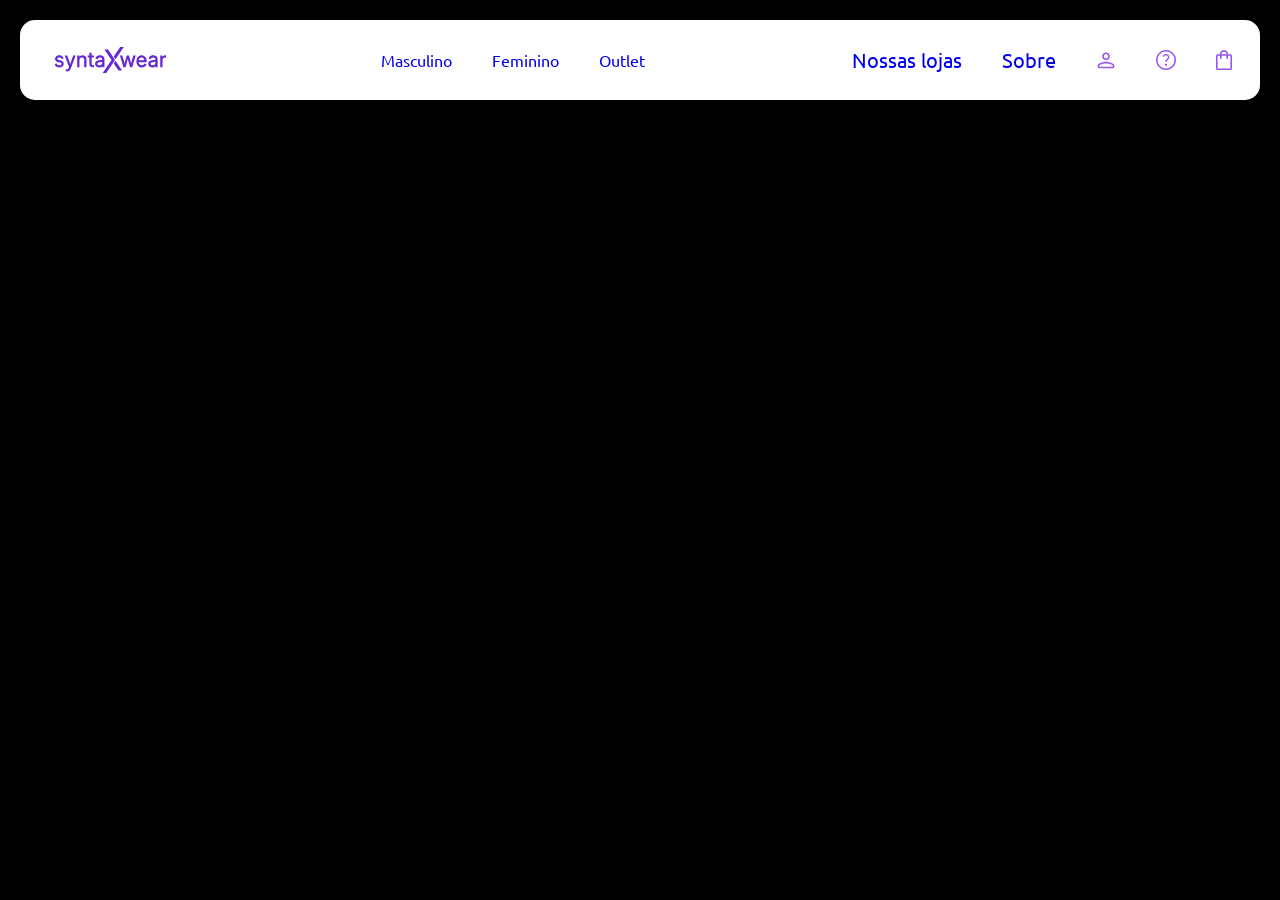
==== ecommerce-sapatos/index.html @ 3727d062 "feat: adiciona header com estilização desktop" ====
<!doctype html>
<html lang="pt-BR">
  <head>
    <meta charset="UTF-8" />
    <meta name="viewport" content="width=device-width, initial-scale=1.0" />
    <meta
      name="description"
      content="SyntaxWear - Loja de tênis de alta qualidade"
    />
    <title>SyntaxWear - Tênis e Sneakers Online</title>

    <link rel="stylesheet" href="./assets/css/components/variables.css" />
    <link rel="stylesheet" href="./assets/css/components/reset.css" />
    <link rel="stylesheet" href="./assets/css/components/base.css" />
    <link rel="stylesheet" href="./assets/css/components/header.css" />
  </head>
  <body>
    <!-- Header and Navigation -->
    <header class="header">
      <h1 class="logo">
        <a href="/" title="SyntaxWear - Tênis e Sneakers Online">
          <img
            src="./assets/images/icons/logo.svg"
            alt="SyntaxWear - Tênis e Sneakers Online"
          />
        </a>
      </h1>
      <nav class="nav-center" aria-label="Categorias Principais">
        <ul>
          <li><a href="#">Masculino</a></li>
          <li><a href="#">Feminino</a></li>
          <li><a href="#">Outlet</a></li>
        </ul>
      </nav>

      <nav class="nav-right" aria-label="Acesso rápido">
        <ul>
          <li><a href="#">Nossas lojas</a></li>
          <li><a href="#">Sobre</a></li>
          <li>
            <a href="#" aria-label="Minha conta">
              <img src="./assets/images/icons/user.svg" alt="Minha conta" />
            </a>
          </li>
          <li>
            <a href="#" aria-label="Ajuda">
              <img src="./assets/images/icons/help.svg" alt="Ajuda" />
            </a>
          </li>
          <li>
            <a href="#" aria-label="Carrinho">
              <img src="./assets/images/icons/bag.svg" alt="Carrinho" />
            </a>
          </li>
        </ul>
      </nav>
    </header>

    <!-- Hero Section / Main Banner -->
    <section class="hero">
      <!-- Main panel with call to action -->
    </section>

    <!-- Sneaker Categories Section -->
    <section class="categories">
      <!-- Sneaker categories list -->
    </section>

    <!-- Featured Products Section -->
    <section class="featured-products">
      <!-- Grid with highlighted/promotional products -->
    </section>

    <!-- Products Grid Section -->
    <main class="products-grid">
      <!-- Complete product list in grid -->
    </main>

    <!-- Footer -->
    <footer class="footer">
      <!-- Contact information and useful links -->
    </footer>

    <script src="./assets/js/main.js"></script>
  </body>
</html>
---- ecommerce-sapatos/assets/css/components/variables.css ----
@import url('https://fonts.googleapis.com/css2?family=Ubuntu:ital,wght@0,300;0,400;0,500;0,700;1,300;1,400;1,500;1,700&display=swap');

:root{
    --fonte-principal: 'Ubuntu', sans-serif;
   
    
}
---- ecommerce-sapatos/assets/css/components/base.css ----
body{
    font-family: var(--fonte-principal);
    color:#333333; 
    background-color: #000000;
}
---- ecommerce-sapatos/assets/css/components/header.css ----
.header{
    background-color:#ffffff;
    position: fixed;
    top: 20px;
    left: 50%;
    transform: translate(-50%);
    width: calc(100% - 40px);
    border-radius: 15px;
    z-index:999;
    display: flex;
    justify-content: space-between;
    align-items: center;
    padding: 20px 28px;  
}
.logo img {
    height: 40px;
}

.nav-center ul{
   
    display: flex;
    gap: 2.5rem;
}
.nav.center a, .nav-right a {
    font-size: 1.25rem;
}
.nav-center a:hover, 
.nav-right  a:hover {
    color: #7c3aed;
}

.nav-right ul {
    display: flex;
    gap: 2.5rem;
    align-items: center;
}
.nav-right img{
    height: 20px;
}

.nav-right a:hover img{
    opacity: 0.7;
}
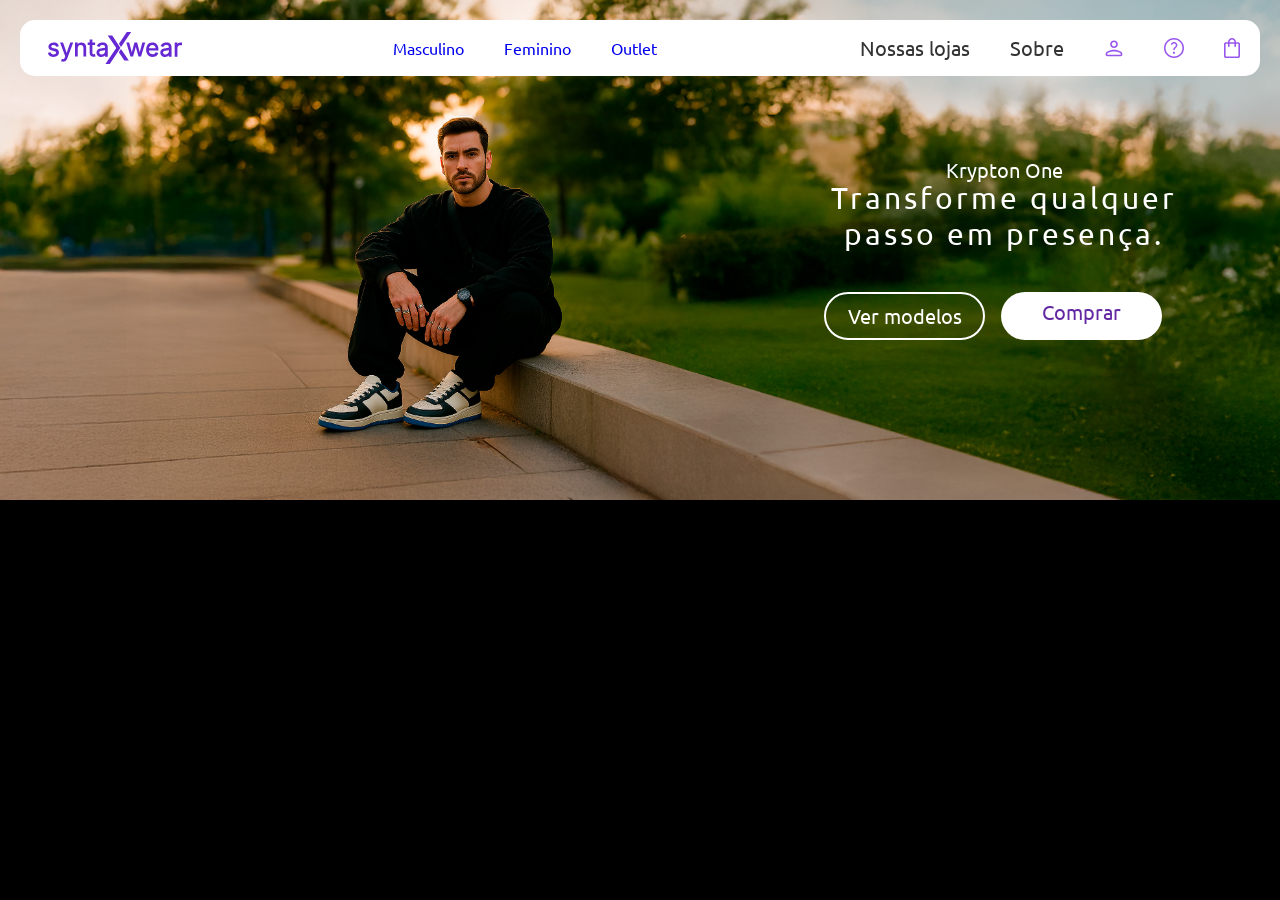
==== commit 190054d9: "feat:adiciona o hero" ====
--- a/ecommerce-sapatos/index.html
+++ b/ecommerce-sapatos/index.html
@@ -13,6 +13,7 @@
     <link rel="stylesheet" href="./assets/css/components/reset.css" />
     <link rel="stylesheet" href="./assets/css/components/base.css" />
     <link rel="stylesheet" href="./assets/css/components/header.css" />
+    <link rel="stylesheet" href="./assets/css/components/hero.css" />
   </head>
   <body>
     <!-- Header and Navigation -->
@@ -55,27 +56,38 @@
         </ul>
       </nav>
     </header>
+    <main>
 
-    <!-- Hero Section / Main Banner -->
-    <section class="hero">
-      <!-- Main panel with call to action -->
-    </section>
+      <section class="hero-section">
+      
+        <div class="hero-overlay">
+        <div class="hero-content">
+          <span class="hero-subtitle">Krypton One</span>
+          <h2 class="hero-title">Transforme qualquer passo em presença.</h2>
+          <div class="hero-buttons">
+            <a class="btn btn-outline" href="#">Ver modelos</a>
+            <a class="btn btn-filled" href="#">Comprar</a>
 
-    <!-- Sneaker Categories Section -->
-    <section class="categories">
-      <!-- Sneaker categories list -->
-    </section>
+          </div>
+        </div>
+      </div>
+        
 
-    <!-- Featured Products Section -->
-    <section class="featured-products">
-      <!-- Grid with highlighted/promotional products -->
-    </section>
+      <!-- Sneaker Categories Section -->
+      <section class="categories">
+        <!-- Sneaker categories list -->
+      </section>
 
-    <!-- Products Grid Section -->
-    <main class="products-grid">
-      <!-- Complete product list in grid -->
+      <!-- Featured Products Section -->
+      <section class="featured-products">
+        <!-- Grid with highlighted/promotional products -->
+      </section>
+
+      <!-- Products Grid Section -->
+      <main class="products-grid">
+        <!-- Complete product list in grid -->
+      </main>
     </main>
-
     <!-- Footer -->
     <footer class="footer">
       <!-- Contact information and useful links -->
--- a/ecommerce-sapatos/assets/css/components/header.css
+++ b/ecommerce-sapatos/assets/css/components/header.css
@@ -10,10 +10,10 @@
     display: flex;
     justify-content: space-between;
     align-items: center;
-    padding: 20px 28px;  
+    padding: 0.255rem 1.25rem;  
 }
 .logo img {
-    height: 40px;
+    height: 48px;
 }
 
 .nav-center ul{
@@ -23,6 +23,7 @@
 }
 .nav.center a, .nav-right a {
     font-size: 1.25rem;
+    color: #333333;
 }
 .nav-center a:hover, 
 .nav-right  a:hover {
--- a/ecommerce-sapatos/assets/css/components/hero.css
+++ b/ecommerce-sapatos/assets/css/components/hero.css
@@ -0,0 +1,69 @@
+.hero-section {
+  background: url(../../images/banners/hero.jpg) no-repeat center;
+  background-size: cover;
+
+  height: 500px;
+  position: relative;
+}
+
+.hero-overlay {
+  width: 100%;
+  height: 100%;
+  display: flex;
+  align-items: center;
+  justify-content: flex-end;
+  padding: 0 6rem;
+}
+
+.hero-content {
+  color: #ffffff;
+  max-width: 360px;
+  text-align: center;
+}
+
+.hero-buttons {
+  display: flex;
+  gap: 16px;
+}
+
+.hero-content .hero-title {
+  font-size: 1.87rem;
+  margin-bottom: 40px;
+  font-weight: 400;
+  line-height: 36px;
+  letter-spacing: 3px;
+}
+
+.hero-content .hero-subtitle {
+  font-size: 1.25rem;
+  font-weight: 400;
+}
+.btn {
+  font-size: 1.25rem;
+  width: 161px;
+  height: 48px;
+  border-radius: 25px;
+  color: #ffffff;
+  font-weight: 400;
+  padding: 10px 20px;
+  transition:
+    background-color 0.3s,
+    border 0.3s;
+}
+
+.btn-outline {
+  background-color: transparent;
+  border: 2px solid #ffffff;
+  line-height: 23px;
+}
+
+.btn-filled {
+  background-color: #ffffff;
+  color: #6329a2;
+}
+
+.btn:hover {
+  background-color: #6329a2;
+  color: #ffffff;
+  border-color: #6329a2;
+}
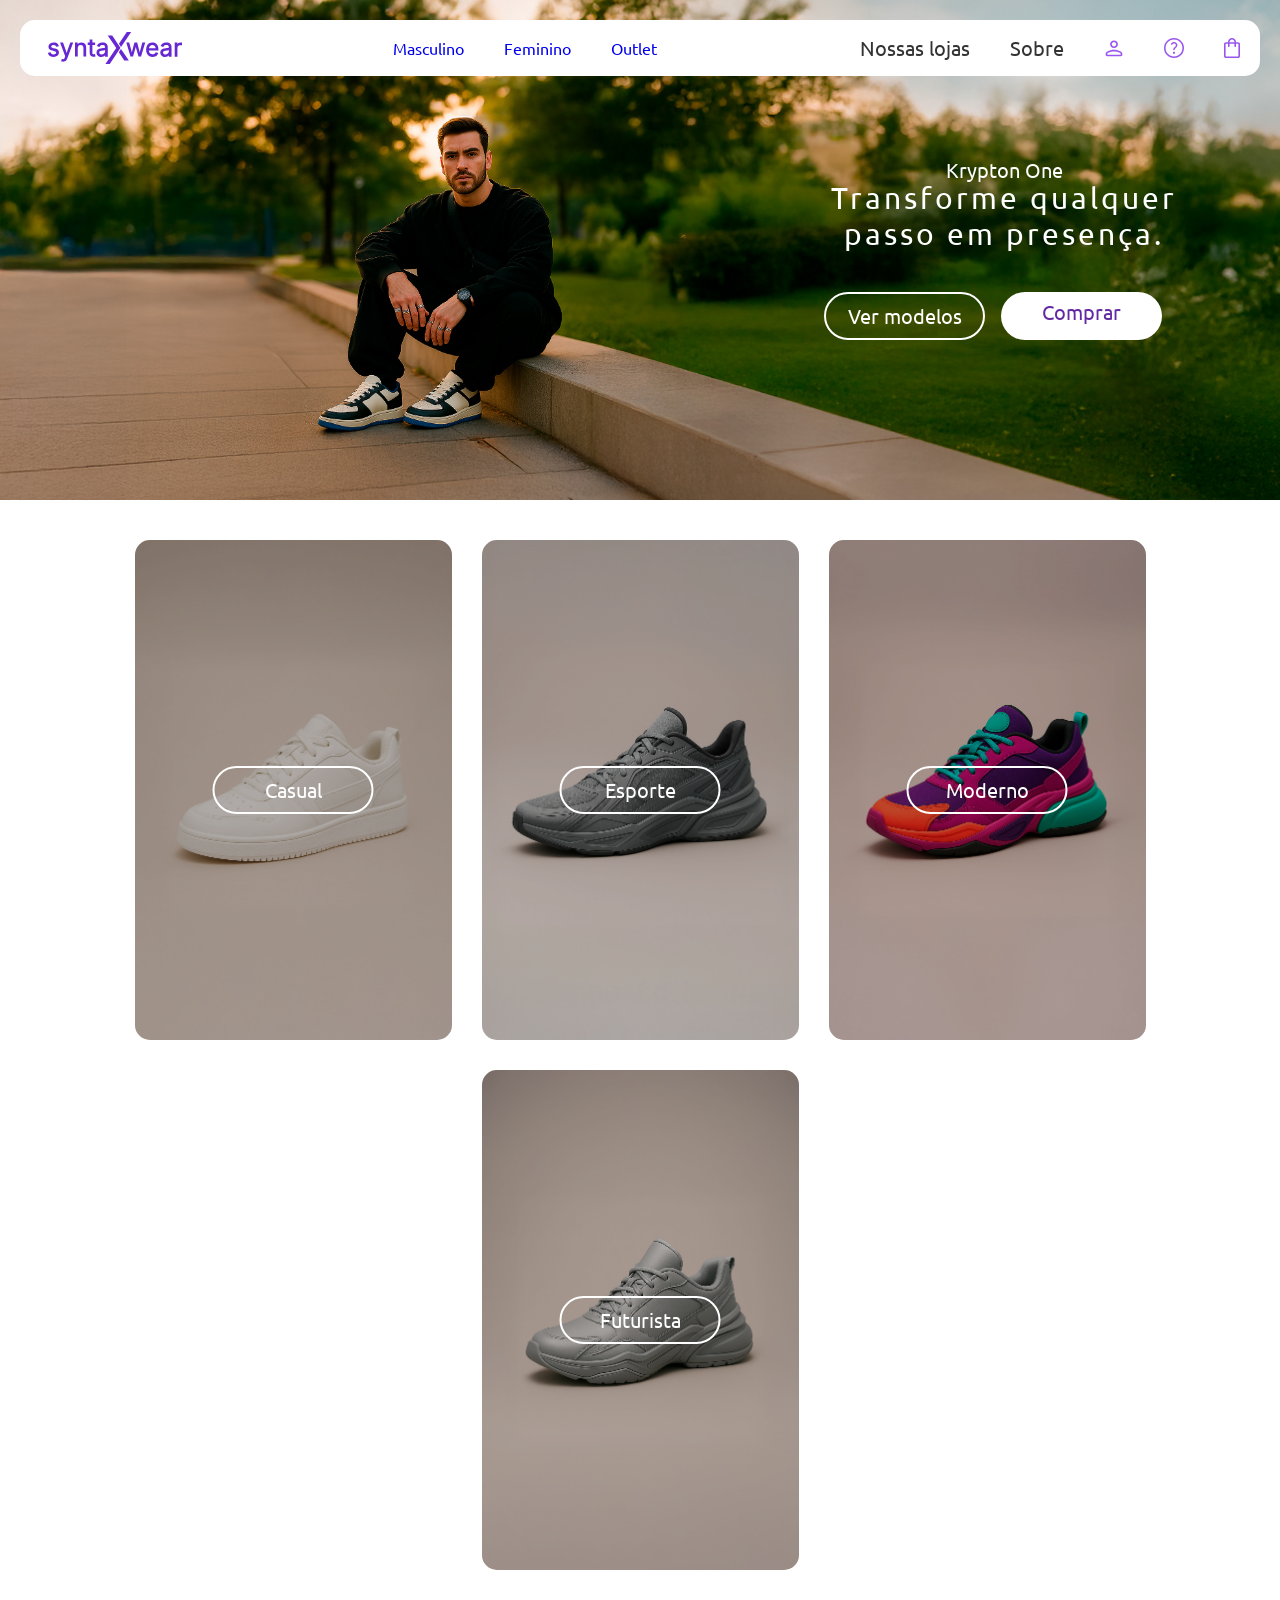
==== commit dc69d523: "feat: adicionando o product-category" ====
--- a/ecommerce-sapatos/index.html
+++ b/ecommerce-sapatos/index.html
@@ -5,7 +5,7 @@
     <meta name="viewport" content="width=device-width, initial-scale=1.0" />
     <meta
       name="description"
-      content="SyntaxWear - Loja de tênis de alta qualidade"
+      content="Compre tênis e sneakers online na SyntaxWear. Encontre os melhores modelos, desde os clássicos até os lançamentos mais recentes. Aproveite ofertas exclusivas e frete grátis para todo o Brasil."
     />
     <title>SyntaxWear - Tênis e Sneakers Online</title>
 
@@ -14,6 +14,7 @@
     <link rel="stylesheet" href="./assets/css/components/base.css" />
     <link rel="stylesheet" href="./assets/css/components/header.css" />
     <link rel="stylesheet" href="./assets/css/components/hero.css" />
+    <link rel="stylesheet" href="./assets/css/components/product-category.css" />
   </head>
   <body>
     <!-- Header and Navigation -->
@@ -71,11 +72,36 @@
           </div>
         </div>
       </div>
-        
+      </section>
+    
+      <section class="categories-section">
+        <div class="category-card casual">
+          <a href="#" class="category-link">
+            <span class="overlay"></span>
+            <span class="category-name btn btn-outline">Casual</span> 
+          </a>
+        </div>
 
-      <!-- Sneaker Categories Section -->
-      <section class="categories">
-        <!-- Sneaker categories list -->
+        <div class="category-card esporte">
+          <a href="#" class="category-link">
+            <span class="overlay"></span>
+            <span class="category-name btn btn-outline">Esporte</span> 
+          </a>
+        </div>
+
+        <div class="category-card moderno">
+          <a href="#" class="category-link">
+            <span class="overlay"></span>
+            <span class="category-name btn btn-outline">Moderno</span> 
+          </a>
+        </div>
+
+        <div class="category-card futurista">
+          <a href="#" class="category-link">
+            <span class="overlay"></span>
+            <span class="category-name btn btn-outline">Futurista</span> 
+          </a>
+        </div>
       </section>
 
       <!-- Featured Products Section -->
--- a/ecommerce-sapatos/assets/css/components/base.css
+++ b/ecommerce-sapatos/assets/css/components/base.css
@@ -1,5 +1,34 @@
 body{
     font-family: var(--fonte-principal);
     color:#333333; 
-    background-color: #000000;
-}+}
+
+.btn {
+  font-size: 1.25rem;
+  width: 161px;
+  height: 48px;
+  border-radius: 25px;
+  color: #ffffff;
+  font-weight: 400;
+  padding: 10px 20px;
+  transition:
+    background-color 0.3s,
+    border 0.3s;
+}
+
+.btn-outline {
+  background-color: transparent;
+  border: 2px solid #ffffff;
+  line-height: 23px;
+}
+
+.btn-filled {
+  background-color: #ffffff;
+  color: #6329a2;
+}
+
+.btn:hover {
+  background-color: #6329a2;
+  color: #ffffff;
+  border-color: #6329a2;
+}
--- a/ecommerce-sapatos/assets/css/components/hero.css
+++ b/ecommerce-sapatos/assets/css/components/hero.css
@@ -1,7 +1,6 @@
 .hero-section {
   background: url(../../images/banners/hero.jpg) no-repeat center;
   background-size: cover;
-
   height: 500px;
   position: relative;
 }
@@ -38,32 +37,3 @@
   font-size: 1.25rem;
   font-weight: 400;
 }
-.btn {
-  font-size: 1.25rem;
-  width: 161px;
-  height: 48px;
-  border-radius: 25px;
-  color: #ffffff;
-  font-weight: 400;
-  padding: 10px 20px;
-  transition:
-    background-color 0.3s,
-    border 0.3s;
-}
-
-.btn-outline {
-  background-color: transparent;
-  border: 2px solid #ffffff;
-  line-height: 23px;
-}
-
-.btn-filled {
-  background-color: #ffffff;
-  color: #6329a2;
-}
-
-.btn:hover {
-  background-color: #6329a2;
-  color: #ffffff;
-  border-color: #6329a2;
-}
--- a/ecommerce-sapatos/assets/css/components/product-category.css
+++ b/ecommerce-sapatos/assets/css/components/product-category.css
@@ -0,0 +1,51 @@
+.categories-section{
+    padding-top: 40px;
+    padding-bottom: 40px;
+    display: flex;
+    flex-wrap: wrap;
+    justify-content: center;
+    gap: 30px;
+}
+.category-card{
+    position: relative;
+    width: 317px;
+    height: 500px;
+    border-radius:15px;
+    overflow: hidden;
+}
+
+.category-name{
+    position: absolute;
+    left: 50%;
+    top: 50%;
+    transform: translate(-50%, -50%);
+    z-index: 2;
+    text-align: center;
+}
+
+.overlay{
+    position: absolute;
+    inset: 0;
+    background-color: rgba(0, 0, 0, 0.25);
+    z-index: 1;
+}
+
+.casual {
+    background: url(../../images/products/casual.jpg) no-repeat center;
+    background-size: cover;
+}
+
+.esporte {
+    background: url(../../images/products/esporte.jpg) no-repeat center;
+    background-size: cover;
+}
+
+.moderno {
+    background: url(../../images/products/moderno.jpg) no-repeat center;
+    background-size: cover;
+}
+
+.futurista {
+    background: url(../../images/products/futurista.jpg) no-repeat center;
+    background-size: cover;
+}
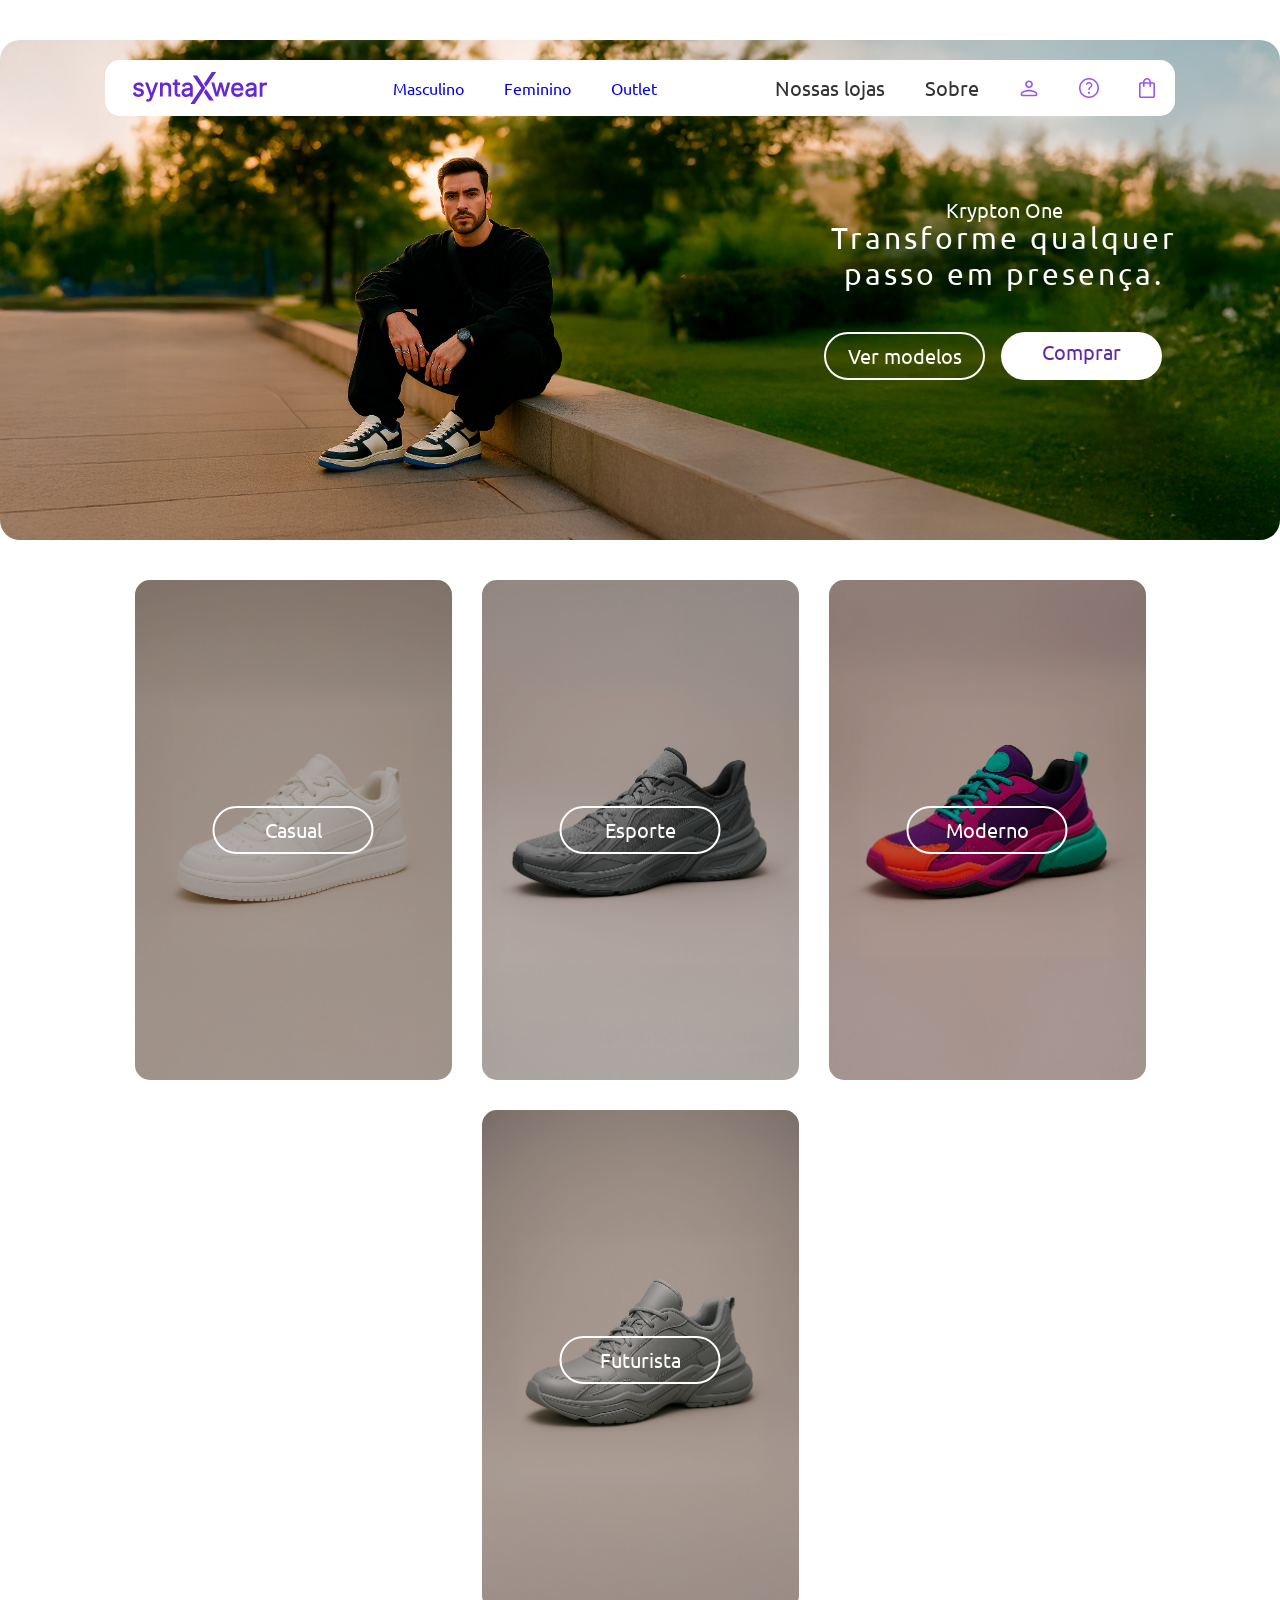
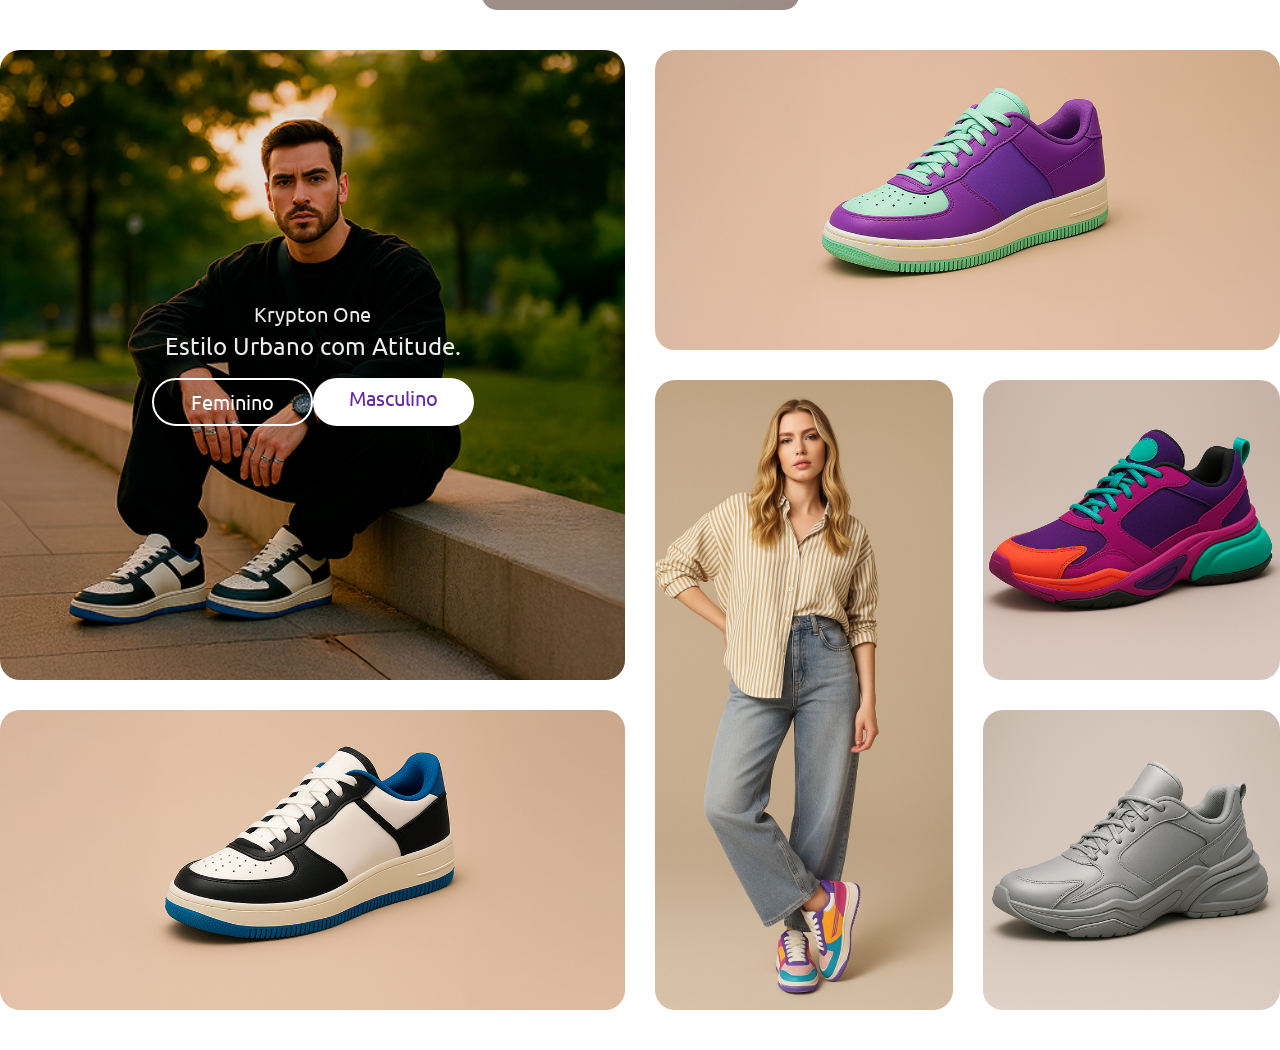
==== commit 48266a14: "feat: adiciona seção de grid de produtos" ====
--- a/ecommerce-sapatos/index.html
+++ b/ecommerce-sapatos/index.html
@@ -15,6 +15,8 @@
     <link rel="stylesheet" href="./assets/css/components/header.css" />
     <link rel="stylesheet" href="./assets/css/components/hero.css" />
     <link rel="stylesheet" href="./assets/css/components/product-category.css" />
+    <link rel="stylesheet" href="./assets/css/components/product-grid.css" />
+    
   </head>
   <body>
     <!-- Header and Navigation -->
@@ -103,10 +105,25 @@
           </a>
         </div>
       </section>
+    
+      <section class="grid-section">
+        <div class="card highlight">
+          <div class="top1-content">
+            <h3 class="card-title">Krypton One</h3>
+            <p class="card-description">Estilo Urbano com Atitude.</p>
+            <div class="cta-group">
+              <a class="btn btn-outline" href="#">Feminino</a>
+              <a class="btn btn-filled" href="#">Masculino</a>
+            </div>
 
-      <!-- Featured Products Section -->
-      <section class="featured-products">
-        <!-- Grid with highlighted/promotional products -->
+          </div>
+        </div>
+        <div class="card sneaker-purple"></div>
+        <div class="card model"></div>
+        <div class="card sneaker-color"></div>
+        <div class="card sneaker-white"></div>
+        <div class="card sneaker-silver"></div>
+        
       </section>
 
       <!-- Products Grid Section -->
--- a/ecommerce-sapatos/assets/css/components/base.css
+++ b/ecommerce-sapatos/assets/css/components/base.css
@@ -1,6 +1,12 @@
 body{
     font-family: var(--fonte-principal);
     color:#333333; 
+}
+
+main{
+    padding: 2.5rem 0 0;
+    max-width: 1360px;
+    margin: 0 auto;
 }
 
 .btn {
--- a/ecommerce-sapatos/assets/css/components/header.css
+++ b/ecommerce-sapatos/assets/css/components/header.css
@@ -1,10 +1,10 @@
 .header{
     background-color:#ffffff;
     position: fixed;
-    top: 20px;
+    top: 60px;
     left: 50%;
     transform: translate(-50%);
-    width: calc(100% - 40px);
+    width: calc(100% - 210px);
     border-radius: 15px;
     z-index:999;
     display: flex;
--- a/ecommerce-sapatos/assets/css/components/hero.css
+++ b/ecommerce-sapatos/assets/css/components/hero.css
@@ -3,6 +3,7 @@
   background-size: cover;
   height: 500px;
   position: relative;
+  border-radius: 20px;
 }
 
 .hero-overlay {
--- a/ecommerce-sapatos/assets/css/components/product-grid.css
+++ b/ecommerce-sapatos/assets/css/components/product-grid.css
@@ -0,0 +1,76 @@
+.card{
+    background-size: cover;
+    background-position: center;
+    background-repeat: no-repeat;
+    position: relative;
+    border-radius: 20px;
+}
+
+.highlight {
+    grid-area: highlight;
+    background-image: url(../../images/products/card_imagem.jpg);
+
+}
+
+.sneaker-purple {
+    grid-area: sneaker-purple;
+    background-image: url(../../images/products/roxo-verde-grid.jpg);
+}
+
+.model {
+    grid-area: model;
+    background-image: url(../../images/products/modelo-femenino.jpg)
+}
+
+.sneaker-color {
+    grid-area: sneaker-color;
+    background-image: url(../../images/products/futurista-grid.jpg)
+}
+
+.sneaker-white {
+    grid-area: sneaker-white;
+    background-image: url(../../images/products/preto-azul-grid.jpg)
+}
+
+.sneaker-silver {
+    grid-area: sneaker-silver;
+    background-image: url(../../images/products/moderno-grid.jpg)
+}
+
+.grid-section {
+    display: grid;
+    grid-template-columns: repeat(4, 1fr);
+    grid-template-rows: repeat(3, 300px);
+    grid-template-areas:
+        " highlight highlight sneaker-purple sneaker-purple"
+        "highlight highlight model sneaker-color"
+        "sneaker-white sneaker-white model sneaker-silver";
+    gap: 30px;
+}
+
+.top1-content {
+    position: absolute;
+    top: 50%;
+    left: 50%;
+    transform: translate(-50%, -50%);
+    text-align: center;
+}
+
+.card-title {
+    color: #ededed;
+    font-size:1.25rem;
+    font-weight:400;
+    margin-bottom: 10px;
+}
+.card-description {
+    color: #ededed;
+    font-size: 1.5rem;
+    font-weight: 400;
+    margin-bottom:20px;
+}
+
+.cta-group {
+    display: flex;
+    gap: 10x;
+}
+
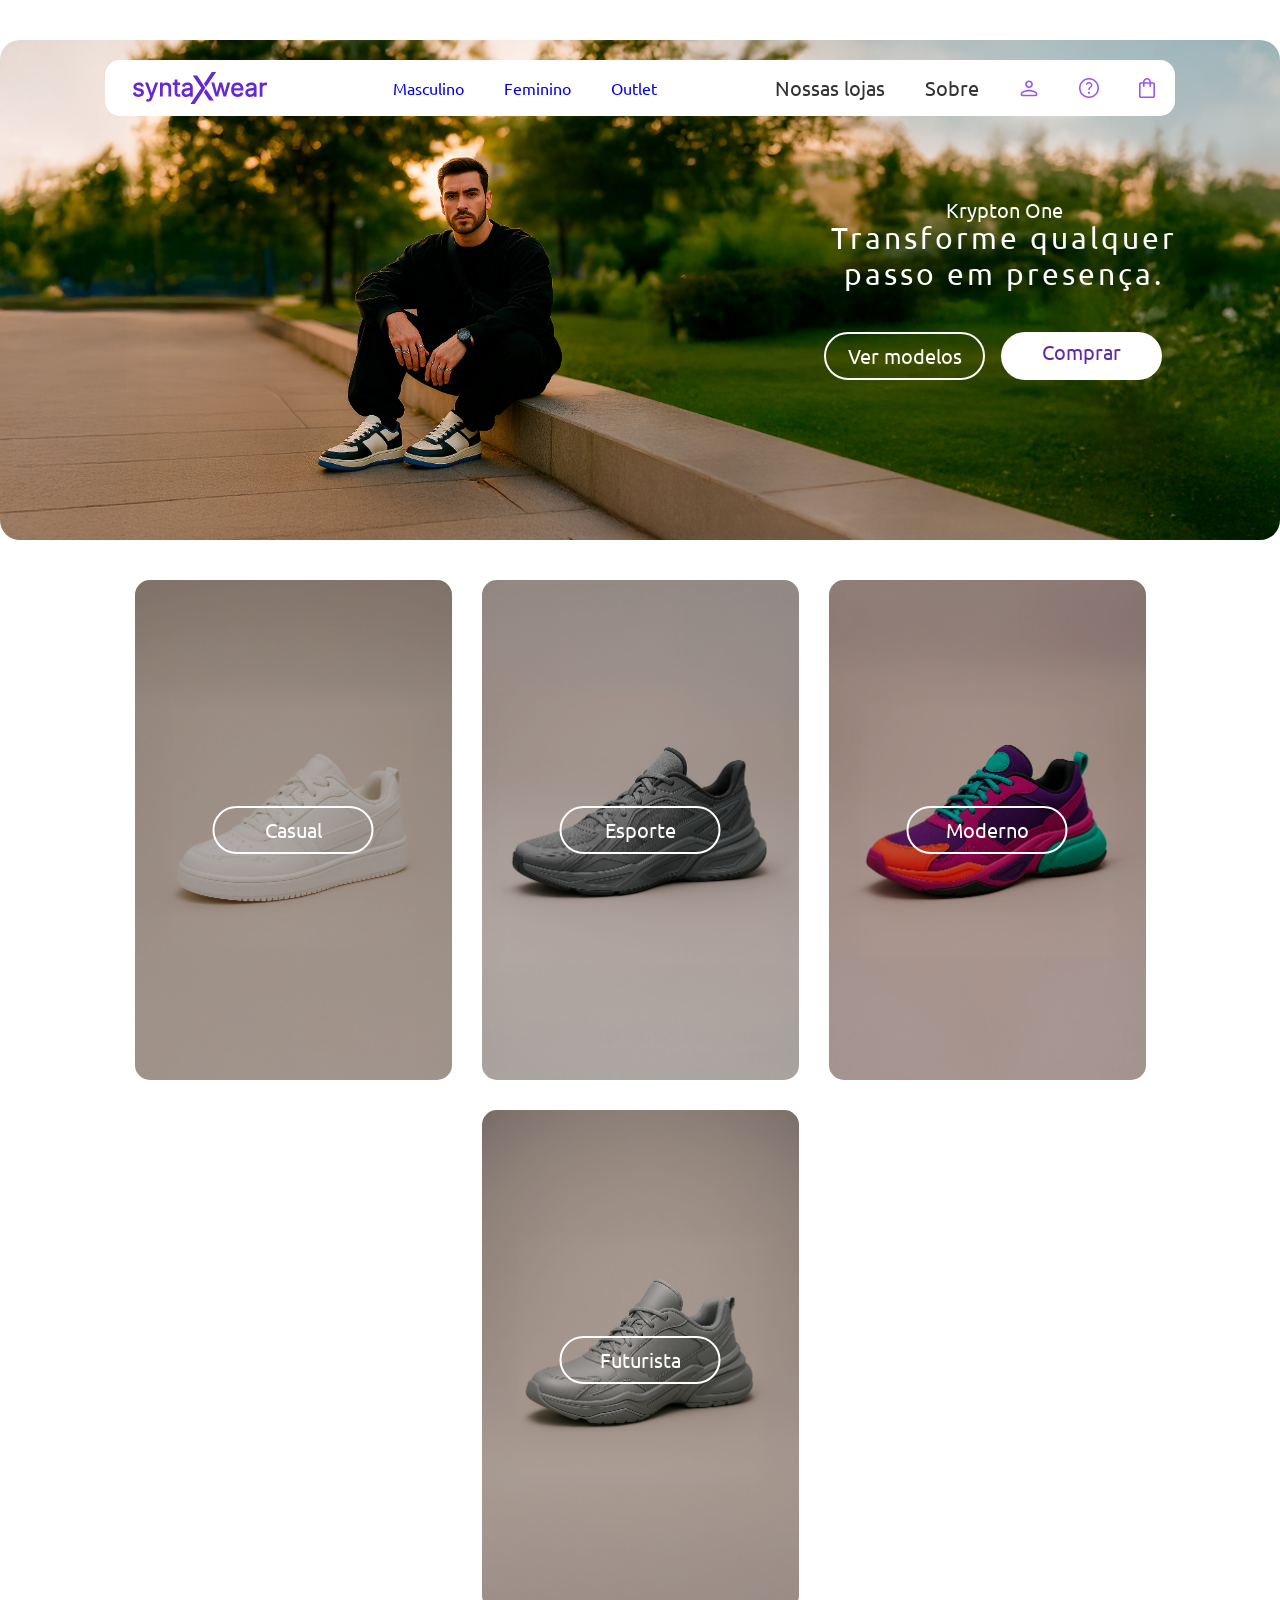
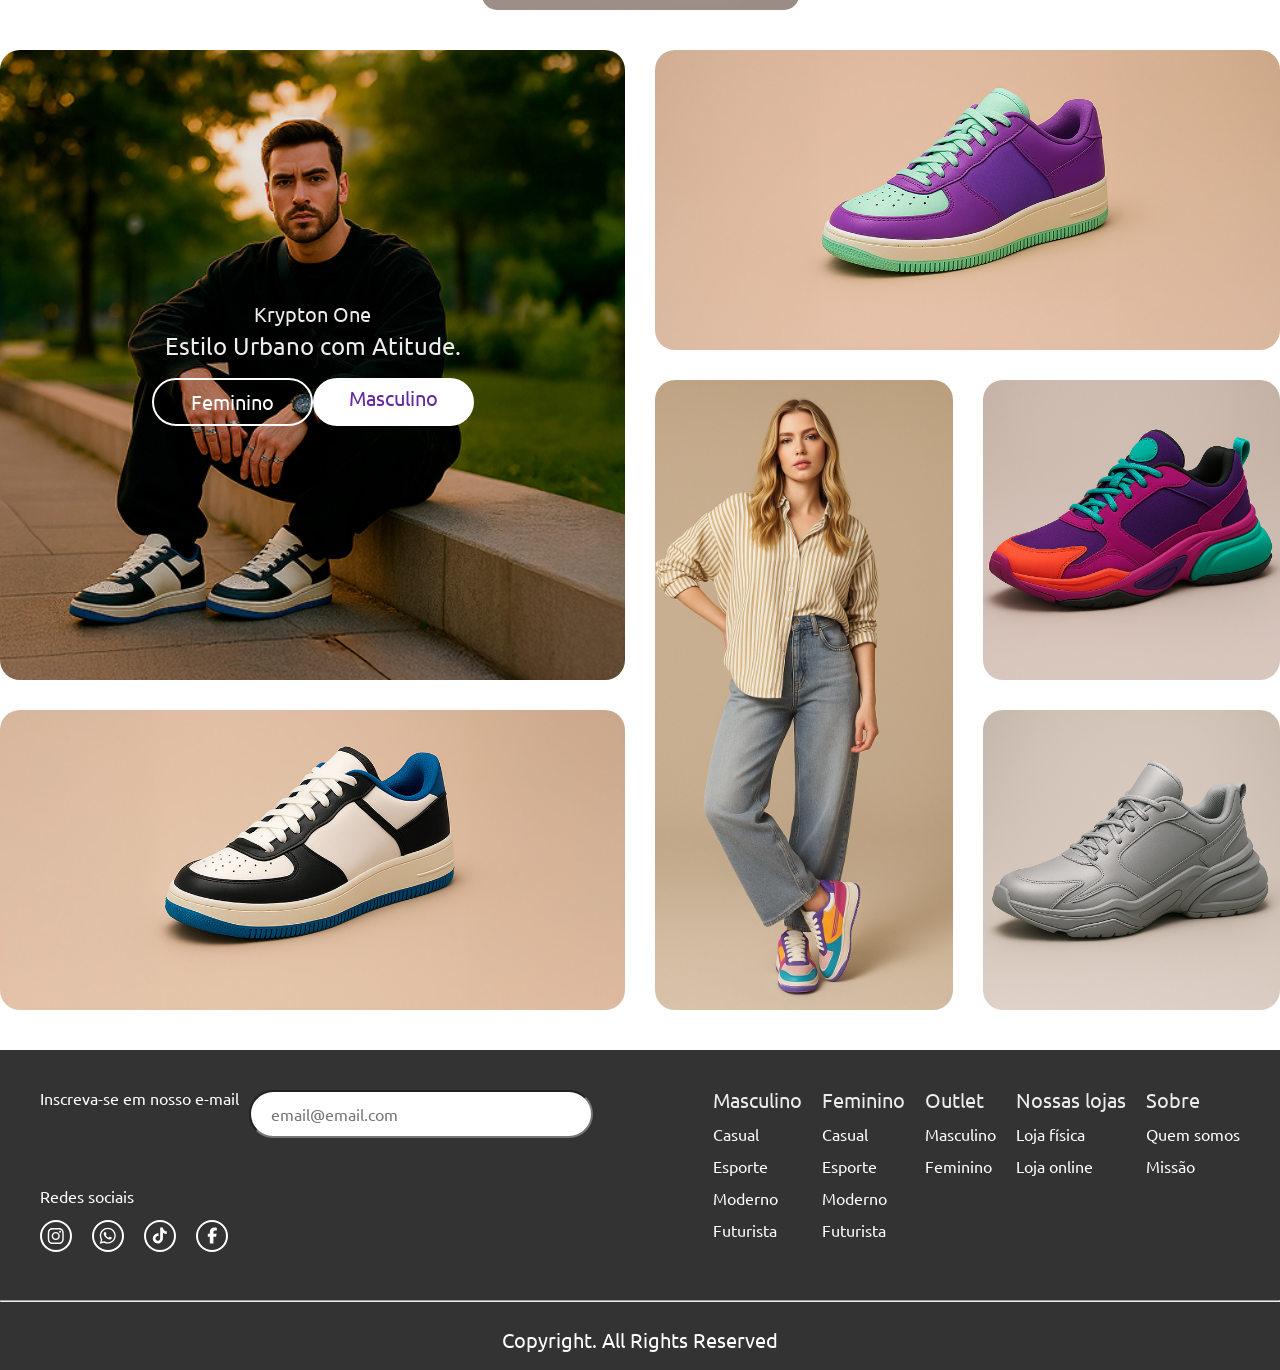
==== commit 2277731f: "feat: adiciona o footer" ====
--- a/ecommerce-sapatos/index.html
+++ b/ecommerce-sapatos/index.html
@@ -1,69 +1,66 @@
 <!doctype html>
 <html lang="pt-BR">
-  <head>
-    <meta charset="UTF-8" />
-    <meta name="viewport" content="width=device-width, initial-scale=1.0" />
-    <meta
-      name="description"
-      content="Compre tênis e sneakers online na SyntaxWear. Encontre os melhores modelos, desde os clássicos até os lançamentos mais recentes. Aproveite ofertas exclusivas e frete grátis para todo o Brasil."
-    />
-    <title>SyntaxWear - Tênis e Sneakers Online</title>
-
-    <link rel="stylesheet" href="./assets/css/components/variables.css" />
-    <link rel="stylesheet" href="./assets/css/components/reset.css" />
-    <link rel="stylesheet" href="./assets/css/components/base.css" />
-    <link rel="stylesheet" href="./assets/css/components/header.css" />
-    <link rel="stylesheet" href="./assets/css/components/hero.css" />
-    <link rel="stylesheet" href="./assets/css/components/product-category.css" />
-    <link rel="stylesheet" href="./assets/css/components/product-grid.css" />
-    
-  </head>
-  <body>
-    <!-- Header and Navigation -->
-    <header class="header">
-      <h1 class="logo">
-        <a href="/" title="SyntaxWear - Tênis e Sneakers Online">
-          <img
-            src="./assets/images/icons/logo.svg"
-            alt="SyntaxWear - Tênis e Sneakers Online"
-          />
-        </a>
-      </h1>
-      <nav class="nav-center" aria-label="Categorias Principais">
-        <ul>
-          <li><a href="#">Masculino</a></li>
-          <li><a href="#">Feminino</a></li>
-          <li><a href="#">Outlet</a></li>
-        </ul>
-      </nav>
-
-      <nav class="nav-right" aria-label="Acesso rápido">
-        <ul>
-          <li><a href="#">Nossas lojas</a></li>
-          <li><a href="#">Sobre</a></li>
-          <li>
-            <a href="#" aria-label="Minha conta">
-              <img src="./assets/images/icons/user.svg" alt="Minha conta" />
-            </a>
-          </li>
-          <li>
-            <a href="#" aria-label="Ajuda">
-              <img src="./assets/images/icons/help.svg" alt="Ajuda" />
-            </a>
-          </li>
-          <li>
-            <a href="#" aria-label="Carrinho">
-              <img src="./assets/images/icons/bag.svg" alt="Carrinho" />
-            </a>
-          </li>
-        </ul>
-      </nav>
-    </header>
-    <main>
-
-      <section class="hero-section">
-      
-        <div class="hero-overlay">
+
+<head>
+  <meta charset="UTF-8" />
+  <meta name="viewport" content="width=device-width, initial-scale=1.0" />
+  <meta name="description"
+    content="Compre tênis e sneakers online na SyntaxWear. Encontre os melhores modelos, desde os clássicos até os lançamentos mais recentes. Aproveite ofertas exclusivas e frete grátis para todo o Brasil." />
+  <title>SyntaxWear - Tênis e Sneakers Online</title>
+
+  <link rel="stylesheet" href="./assets/css/components/variables.css" />
+  <link rel="stylesheet" href="./assets/css/components/reset.css" />
+  <link rel="stylesheet" href="./assets/css/components/base.css" />
+  <link rel="stylesheet" href="./assets/css/components/header.css" />
+  <link rel="stylesheet" href="./assets/css/components/hero.css" />
+  <link rel="stylesheet" href="./assets/css/components/product-category.css" />
+  <link rel="stylesheet" href="./assets/css/components/product-grid.css" />
+  <link rel="stylesheet" href="./assets/css/components/footer.css" />
+</head>
+
+<body>
+  <!-- Header and Navigation -->
+  <header class="header">
+    <h1 class="logo">
+      <a href="/" title="SyntaxWear - Tênis e Sneakers Online">
+        <img src="./assets/images/icons/logo.svg" alt="SyntaxWear - Tênis e Sneakers Online" />
+      </a>
+    </h1>
+    <nav class="nav-center" aria-label="Categorias Principais">
+      <ul>
+        <li><a href="#">Masculino</a></li>
+        <li><a href="#">Feminino</a></li>
+        <li><a href="#">Outlet</a></li>
+      </ul>
+    </nav>
+
+    <nav class="nav-right" aria-label="Acesso rápido">
+      <ul>
+        <li><a href="#">Nossas lojas</a></li>
+        <li><a href="#">Sobre</a></li>
+        <li>
+          <a href="#" aria-label="Minha conta">
+            <img src="./assets/images/icons/user.svg" alt="Minha conta" />
+          </a>
+        </li>
+        <li>
+          <a href="#" aria-label="Ajuda">
+            <img src="./assets/images/icons/help.svg" alt="Ajuda" />
+          </a>
+        </li>
+        <li>
+          <a href="#" aria-label="Carrinho">
+            <img src="./assets/images/icons/bag.svg" alt="Carrinho" />
+          </a>
+        </li>
+      </ul>
+    </nav>
+  </header>
+  <main>
+
+    <section class="hero-section">
+
+      <div class="hero-overlay">
         <div class="hero-content">
           <span class="hero-subtitle">Krypton One</span>
           <h2 class="hero-title">Transforme qualquer passo em presença.</h2>
@@ -74,68 +71,134 @@
           </div>
         </div>
       </div>
-      </section>
-    
-      <section class="categories-section">
-        <div class="category-card casual">
-          <a href="#" class="category-link">
-            <span class="overlay"></span>
-            <span class="category-name btn btn-outline">Casual</span> 
-          </a>
+    </section>
+
+    <section class="categories-section">
+      <div class="category-card casual">
+        <a href="#" class="category-link">
+          <span class="overlay"></span>
+          <span class="category-name btn btn-outline">Casual</span>
+        </a>
+      </div>
+
+      <div class="category-card esporte">
+        <a href="#" class="category-link">
+          <span class="overlay"></span>
+          <span class="category-name btn btn-outline">Esporte</span>
+        </a>
+      </div>
+
+      <div class="category-card moderno">
+        <a href="#" class="category-link">
+          <span class="overlay"></span>
+          <span class="category-name btn btn-outline">Moderno</span>
+        </a>
+      </div>
+
+      <div class="category-card futurista">
+        <a href="#" class="category-link">
+          <span class="overlay"></span>
+          <span class="category-name btn btn-outline">Futurista</span>
+        </a>
+      </div>
+    </section>
+
+    <section class="grid-section">
+      <div class="card highlight">
+        <div class="top1-content">
+          <h3 class="card-title">Krypton One</h3>
+          <p class="card-description">Estilo Urbano com Atitude.</p>
+          <div class="cta-group">
+            <a class="btn btn-outline" href="#">Feminino</a>
+            <a class="btn btn-filled" href="#">Masculino</a>
+          </div>
+
         </div>
-
-        <div class="category-card esporte">
-          <a href="#" class="category-link">
-            <span class="overlay"></span>
-            <span class="category-name btn btn-outline">Esporte</span> 
-          </a>
+      </div>
+      <div class="card sneaker-purple"></div>
+      <div class="card model"></div>
+      <div class="card sneaker-color"></div>
+      <div class="card sneaker-white"></div>
+      <div class="card sneaker-silver"></div>
+
+    </section>
+
+  </main>
+  <!-- Footer -->
+  <footer class="site-footer" id="footer">
+    <div class="footer-content">
+      <div class="footer-right">
+        <form class="newsletter-form">
+          <label for="newsletter-email">Inscreva-se em nosso e-mail</label>
+          <input type="email" id="newsletter-email" placeholder="email@email.com" />
+        </form>
+        <div class="footer-social">
+          <span>Redes sociais</span>
+          <ul>
+            <li>
+              <a href="#"><img src="./assets/images/icons/instagram.svg" alt="Instagram" /></a>
+            </li>
+            <li>
+              <a href="#"><img src="./assets/images/icons/whatsapp.svg" alt="WhatsApp" /></a>
+            </li>
+            <li>
+              <a href="#"><img src="./assets/images/icons/tiktok.svg" alt="TikTok" /></a>
+            </li>
+            <li>
+              <a href="#"><img src="./assets/images/icons/facebook.svg" alt="Facebook" /></a>
+            </li>
+          </ul>
         </div>
-
-        <div class="category-card moderno">
-          <a href="#" class="category-link">
-            <span class="overlay"></span>
-            <span class="category-name btn btn-outline">Moderno</span> 
-          </a>
-        </div>
-
-        <div class="category-card futurista">
-          <a href="#" class="category-link">
-            <span class="overlay"></span>
-            <span class="category-name btn btn-outline">Futurista</span> 
-          </a>
-        </div>
-      </section>
-    
-      <section class="grid-section">
-        <div class="card highlight">
-          <div class="top1-content">
-            <h3 class="card-title">Krypton One</h3>
-            <p class="card-description">Estilo Urbano com Atitude.</p>
-            <div class="cta-group">
-              <a class="btn btn-outline" href="#">Feminino</a>
-              <a class="btn btn-filled" href="#">Masculino</a>
-            </div>
-
-          </div>
-        </div>
-        <div class="card sneaker-purple"></div>
-        <div class="card model"></div>
-        <div class="card sneaker-color"></div>
-        <div class="card sneaker-white"></div>
-        <div class="card sneaker-silver"></div>
-        
-      </section>
-
-      <!-- Products Grid Section -->
-      <main class="products-grid">
-        <!-- Complete product list in grid -->
-      </main>
-    </main>
-    <!-- Footer -->
-    <footer class="footer">
-      <!-- Contact information and useful links -->
-    </footer>
-
-    <script src="./assets/js/main.js"></script>
-  </body>
-</html>
+      </div>
+      <nav class="footer-nav" id="footer">
+        <ul>
+          <li class="footer-item">
+            <strong>Masculino</strong>
+            <ul>
+              <li><a href="#">Casual</a></li>
+              <li><a href="#">Esporte</a></li>
+              <li><a href="#">Moderno</a></li>
+              <li><a href="#">Futurista</a></li>
+            </ul>
+          </li>
+          <li class="footer-item">
+            <strong>Feminino</strong>
+            <ul>
+              <li><a href="#">Casual</a></li>
+              <li><a href="#">Esporte</a></li>
+              <li><a href="#">Moderno</a></li>
+              <li><a href="#">Futurista</a></li>
+            </ul>
+          </li>
+          <li class="footer-item">
+            <strong>Outlet</strong>
+            <ul>
+              <li><a href="#">Masculino</a></li>
+              <li><a href="#">Feminino</a></li>
+            </ul>
+          </li>
+          <li class="footer-item">
+            <strong>Nossas lojas</strong>
+            <ul>
+              <li><a href="#">Loja física</a></li>
+              <li><a href="#">Loja online</a></li>
+            </ul>
+          </li>
+          <li class="footer-item">
+            <strong>Sobre</strong>
+            <ul>
+              <li><a href="#">Quem somos</a></li>
+              <li><a href="#">Missão</a></li>
+            </ul>
+          </li>
+        </ul>
+      </nav>
+    </div>
+    <hr />
+    <div class="footer-copy">Copyright. All Rights Reserved</div>
+  </footer>
+
+  <script src="./assets/js/main.js"></script>
+</body>
+
+</html>
--- a/ecommerce-sapatos/assets/css/components/base.css
+++ b/ecommerce-sapatos/assets/css/components/base.css
@@ -3,20 +3,21 @@
     color:#333333; 
 }
 
+
 main{
-    padding: 2.5rem 0 0;
-    max-width: 1360px;
-    margin: 0 auto;
+  padding: 2.5rem 0 2.5rem;
+  max-width: 85rem;
+  margin: 0 auto;
 }
 
 .btn {
   font-size: 1.25rem;
-  width: 161px;
-  height: 48px;
-  border-radius: 25px;
+  width: 10.0625rem;
+  height: 3rem;
+  border-radius: 1.5625rem;
   color: #ffffff;
   font-weight: 400;
-  padding: 10px 20px;
+  padding: 0.625rem 1.25rem;
   transition:
     background-color 0.3s,
     border 0.3s;
@@ -24,8 +25,8 @@
 
 .btn-outline {
   background-color: transparent;
-  border: 2px solid #ffffff;
-  line-height: 23px;
+  border: 0.125rem solid #ffffff;
+  line-height: 1.4375rem;
 }
 
 .btn-filled {
@@ -38,3 +39,9 @@
   color: #ffffff;
   border-color: #6329a2;
 }
+
+.footer-copy{
+  font-size:1.25rem;
+  text-align: center;
+  padding: 1.25rem 0;
+}
--- a/ecommerce-sapatos/assets/css/components/footer.css
+++ b/ecommerce-sapatos/assets/css/components/footer.css
@@ -0,0 +1,69 @@
+.site-footer{
+    background-color: #333333;
+    color: #ffffff;  
+}
+
+.footer-content{
+    max-width: 85rem;
+    margin: 0 auto;
+    padding: 2.5rem;
+    display: flex;
+    justify-content: space-between;
+}
+
+.footer-right{
+    display: flex;
+    flex-direction: column;  
+    gap: 3.125rem;
+}
+
+.footer-nav ul{
+    display: flex;
+    gap: 1.25rem;
+}
+
+.footer-nav ul ul{
+    display: flex;
+    flex-direction: column;
+    gap: 1rem;
+}
+.footer-nav  strong{
+    color: #EDEDED;
+    font-size: 1.25rem;
+    margin-bottom: 1rem;
+    display: block;
+    font-weight: 400;
+}
+
+.footer-nav li a{
+    color: #ffffff;
+}
+
+.footer-nav li a:hover{
+    text-decoration: underline;
+}
+
+.newsletter-form{
+    display: flex;
+    gap: 0.625rem;
+}
+.newsletter-form input{
+    border-radius: 1.875rem;
+    color: #AAAAAA;
+    padding: 0.75rem 1.25rem;
+    width: 21.5rem;
+}
+.footer-social ul{
+    display: flex;
+    gap: 1.25rem;  
+}
+
+.footer-social span{
+    margin-bottom: 1rem;
+    display: block;
+}
+
+.footer-social li a:hover img{
+   opacity:0.7;
+
+}
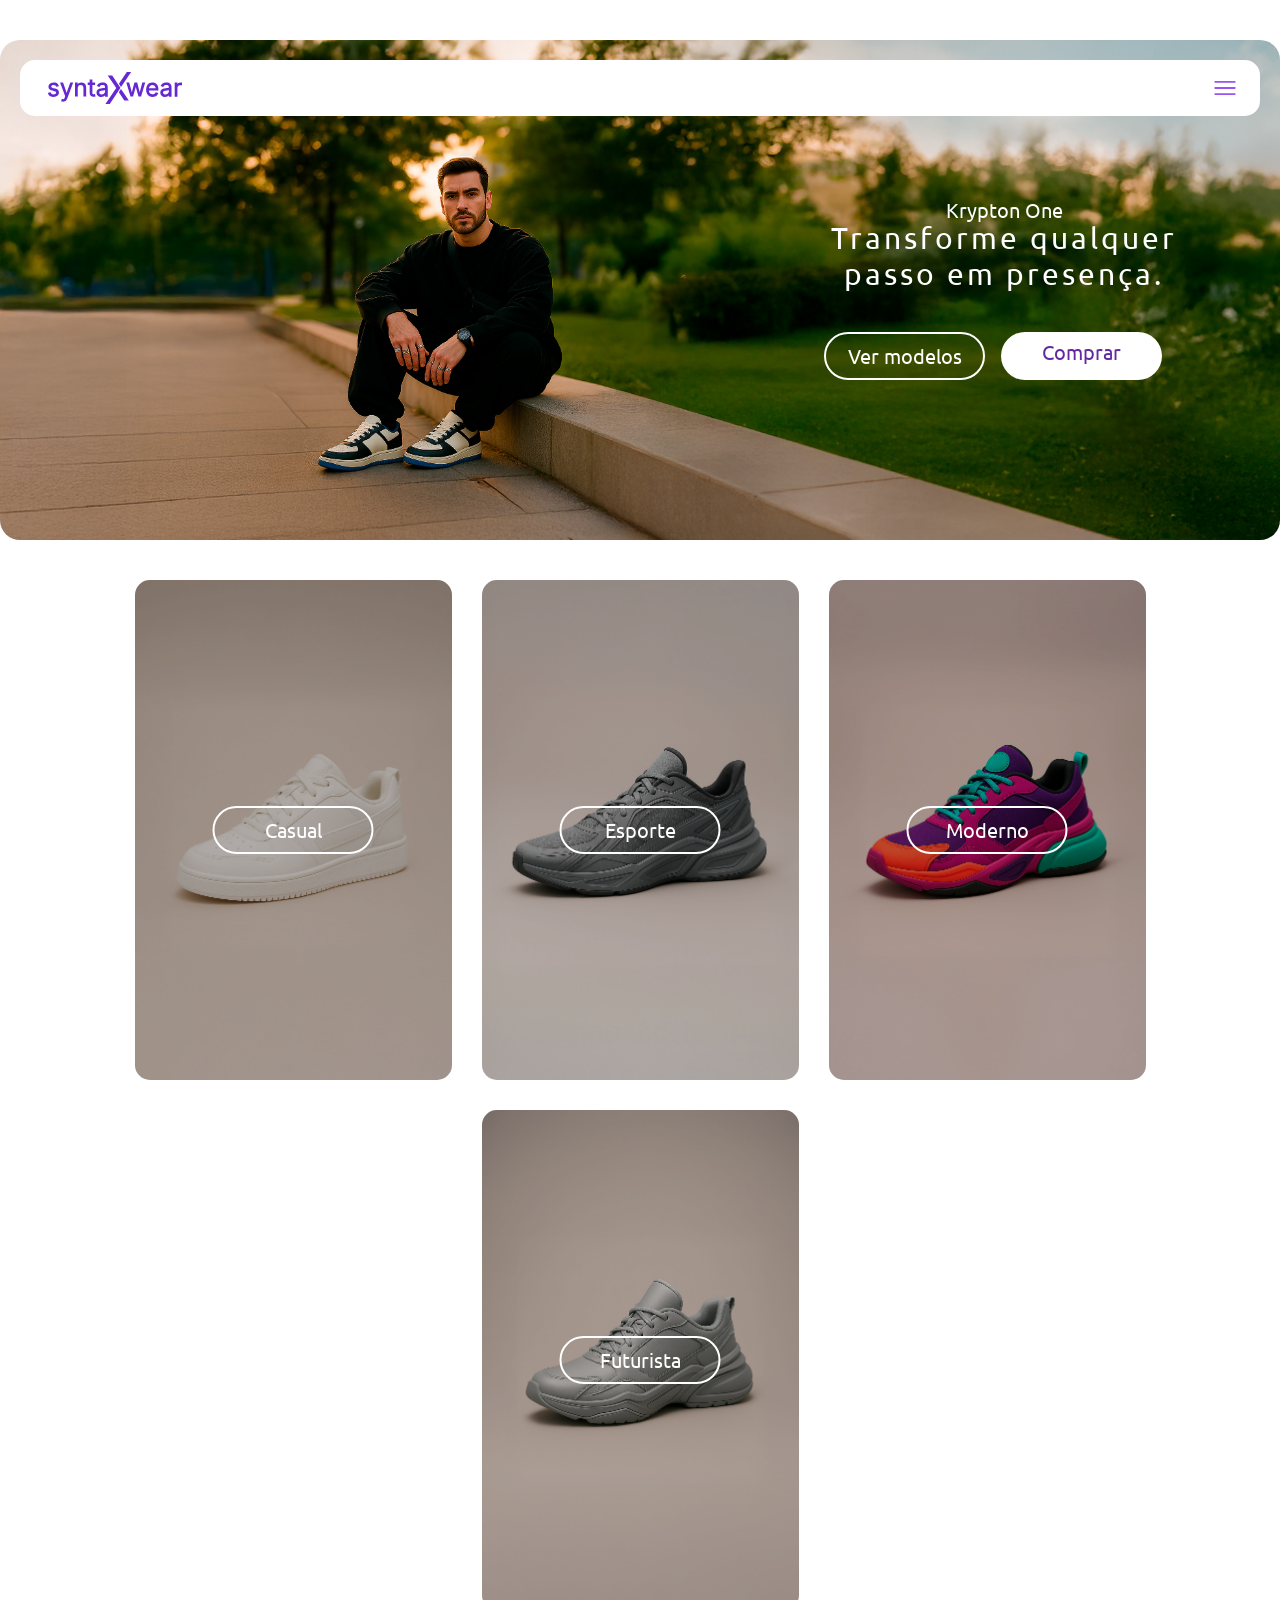
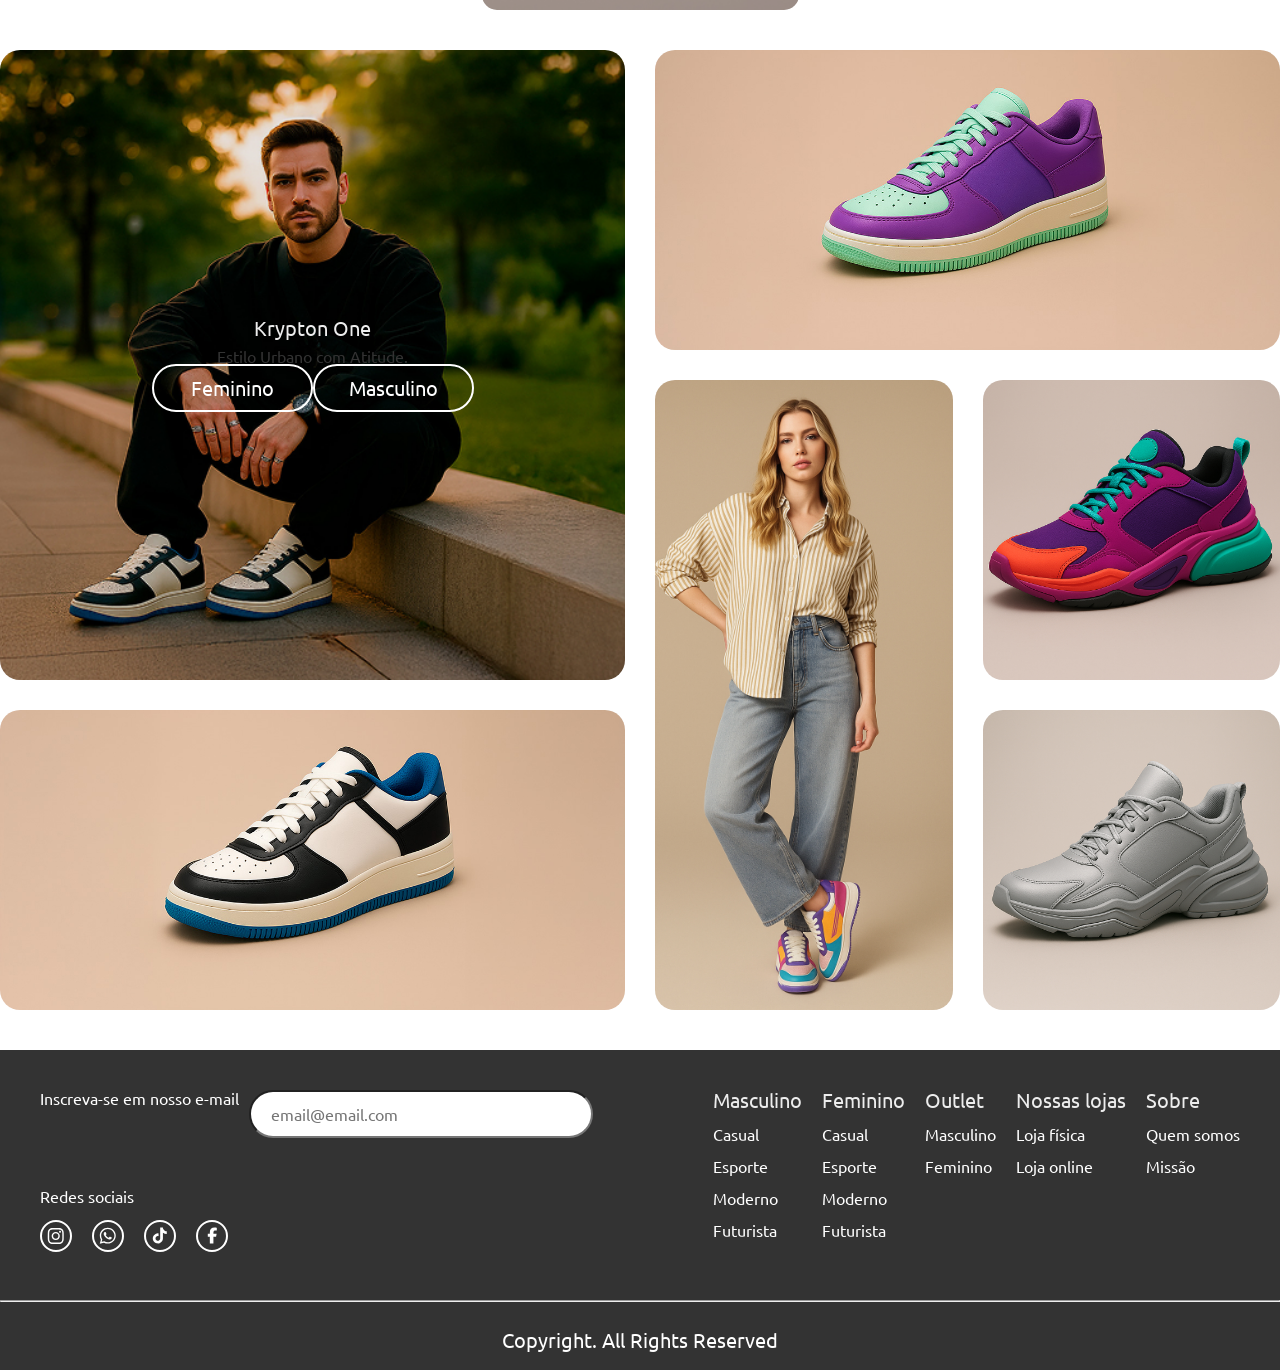
==== commit 1748b7d0: "feat:adiciona responsividade do menu." ====
--- a/ecommerce-sapatos/index.html
+++ b/ecommerce-sapatos/index.html
@@ -26,34 +26,41 @@
         <img src="./assets/images/icons/logo.svg" alt="SyntaxWear - Tênis e Sneakers Online" />
       </a>
     </h1>
-    <nav class="nav-center" aria-label="Categorias Principais">
-      <ul>
-        <li><a href="#">Masculino</a></li>
-        <li><a href="#">Feminino</a></li>
-        <li><a href="#">Outlet</a></li>
-      </ul>
-    </nav>
-
-    <nav class="nav-right" aria-label="Acesso rápido">
-      <ul>
-        <li><a href="#">Nossas lojas</a></li>
-        <li><a href="#">Sobre</a></li>
-        <li>
-          <a href="#" aria-label="Minha conta">
-            <img src="./assets/images/icons/user.svg" alt="Minha conta" />
-          </a>
-        </li>
-        <li>
-          <a href="#" aria-label="Ajuda">
-            <img src="./assets/images/icons/help.svg" alt="Ajuda" />
-          </a>
-        </li>
-        <li>
-          <a href="#" aria-label="Carrinho">
-            <img src="./assets/images/icons/bag.svg" alt="Carrinho" />
-          </a>
-        </li>
-      </ul>
+    <input type="checkbox" class="menu-toggle" id="menu-toggle" />
+		<label for="menu-toggle" class="menu-icon">
+			<img src="./assets/images/icons/hamburguer.svg" alt="menu mobile" srcset="" />
+		</label>	
+
+    <nav class="nav-container">
+      <nav class="nav-center" aria-label="Categorias Principais">
+        <ul>
+          <li><a href="#">Masculino</a></li>
+          <li><a href="#">Feminino</a></li>
+          <li><a href="#">Outlet</a></li>
+        </ul>
+      </nav>
+
+      <nav class="nav-right" aria-label="Acesso rápido">
+        <ul>
+          <li><a href="#">Nossas lojas</a></li>
+          <li><a href="#">Sobre</a></li>
+          <li>
+            <a href="#" aria-label="Minha conta">
+              <img src="./assets/images/icons/user.svg" alt="Minha conta" />
+            </a>
+          </li>
+          <li>
+            <a href="#" aria-label="Ajuda">
+              <img src="./assets/images/icons/help.svg" alt="Ajuda" />
+            </a>
+          </li>
+          <li>
+            <a href="#" aria-label="Carrinho">
+              <img src="./assets/images/icons/bag.svg" alt="Carrinho" />
+              </a>
+            </li>
+          </ul>
+        </nav>
     </nav>
   </header>
   <main>
@@ -67,7 +74,6 @@
           <div class="hero-buttons">
             <a class="btn btn-outline" href="#">Ver modelos</a>
             <a class="btn btn-filled" href="#">Comprar</a>
-
           </div>
         </div>
       </div>
@@ -107,10 +113,10 @@
       <div class="card highlight">
         <div class="top1-content">
           <h3 class="card-title">Krypton One</h3>
-          <p class="card-description">Estilo Urbano com Atitude.</p>
+          <p class="card-subtitle">Estilo Urbano com Atitude.</p>
           <div class="cta-group">
             <a class="btn btn-outline" href="#">Feminino</a>
-            <a class="btn btn-filled" href="#">Masculino</a>
+            <a class="btn btn-outline" href="#">Masculino</a>
           </div>
 
         </div>
--- a/ecommerce-sapatos/assets/css/components/header.css
+++ b/ecommerce-sapatos/assets/css/components/header.css
@@ -21,7 +21,7 @@
     display: flex;
     gap: 2.5rem;
 }
-.nav.center a, .nav-right a {
+.nav-center a, .nav-right a {
     font-size: 1.25rem;
     color: #333333;
 }
@@ -43,3 +43,78 @@
     opacity: 0.7;
 }
 
+.nav-container{
+    display: flex;
+    justify-content: space-around;
+    width: 100%;
+    align-items: center;
+}
+
+.menu-toggle {
+    display: none;
+}
+
+.menu-icon{
+    width: 30px;
+    height: 30px;
+    display: none;
+    cursor: pointer;
+    z-index:1001;
+}
+
+.menu-icon img{
+    width: 100%;
+    height: 100%;
+    transition: opacity 0.3s ease;
+}
+
+.menu-icon:hover img{
+    opacity: 0.7;
+}
+
+@media(max-width: 1280px){
+    .header{
+        width: calc(100% - 40px);    
+    }
+    
+    .menu-icon{
+        display: block;
+    }
+
+    .nav-container{
+        position: fixed;
+        top: 0;
+        width: 200px;
+        right: -100%;
+        flex-direction:column;
+        padding: 80px 20px 20px;
+        background-color: #ffffff;
+        gap: 2rem;
+        transition: right 0.3s ease;
+        align-items: flex-start;    
+    }
+
+    .nav-center, .nav-right{
+        width:100%;
+        text-align: center;
+    }
+
+    .nav-center ul, .nav-right ul{
+        flex-direction: column;
+        gap: 1.5rem;
+        width: 100%;
+    }
+
+    .nav-center a, .nav-right a{
+        width: 100%;
+        border-bottom: 1px solid #eeeeee;
+        padding: 0.3rem 0;
+        font-size: 1rem;
+        display: block;
+    }
+
+    .menu-toggle:checked ~ .nav-container {
+        right: 0;
+    }
+}
+
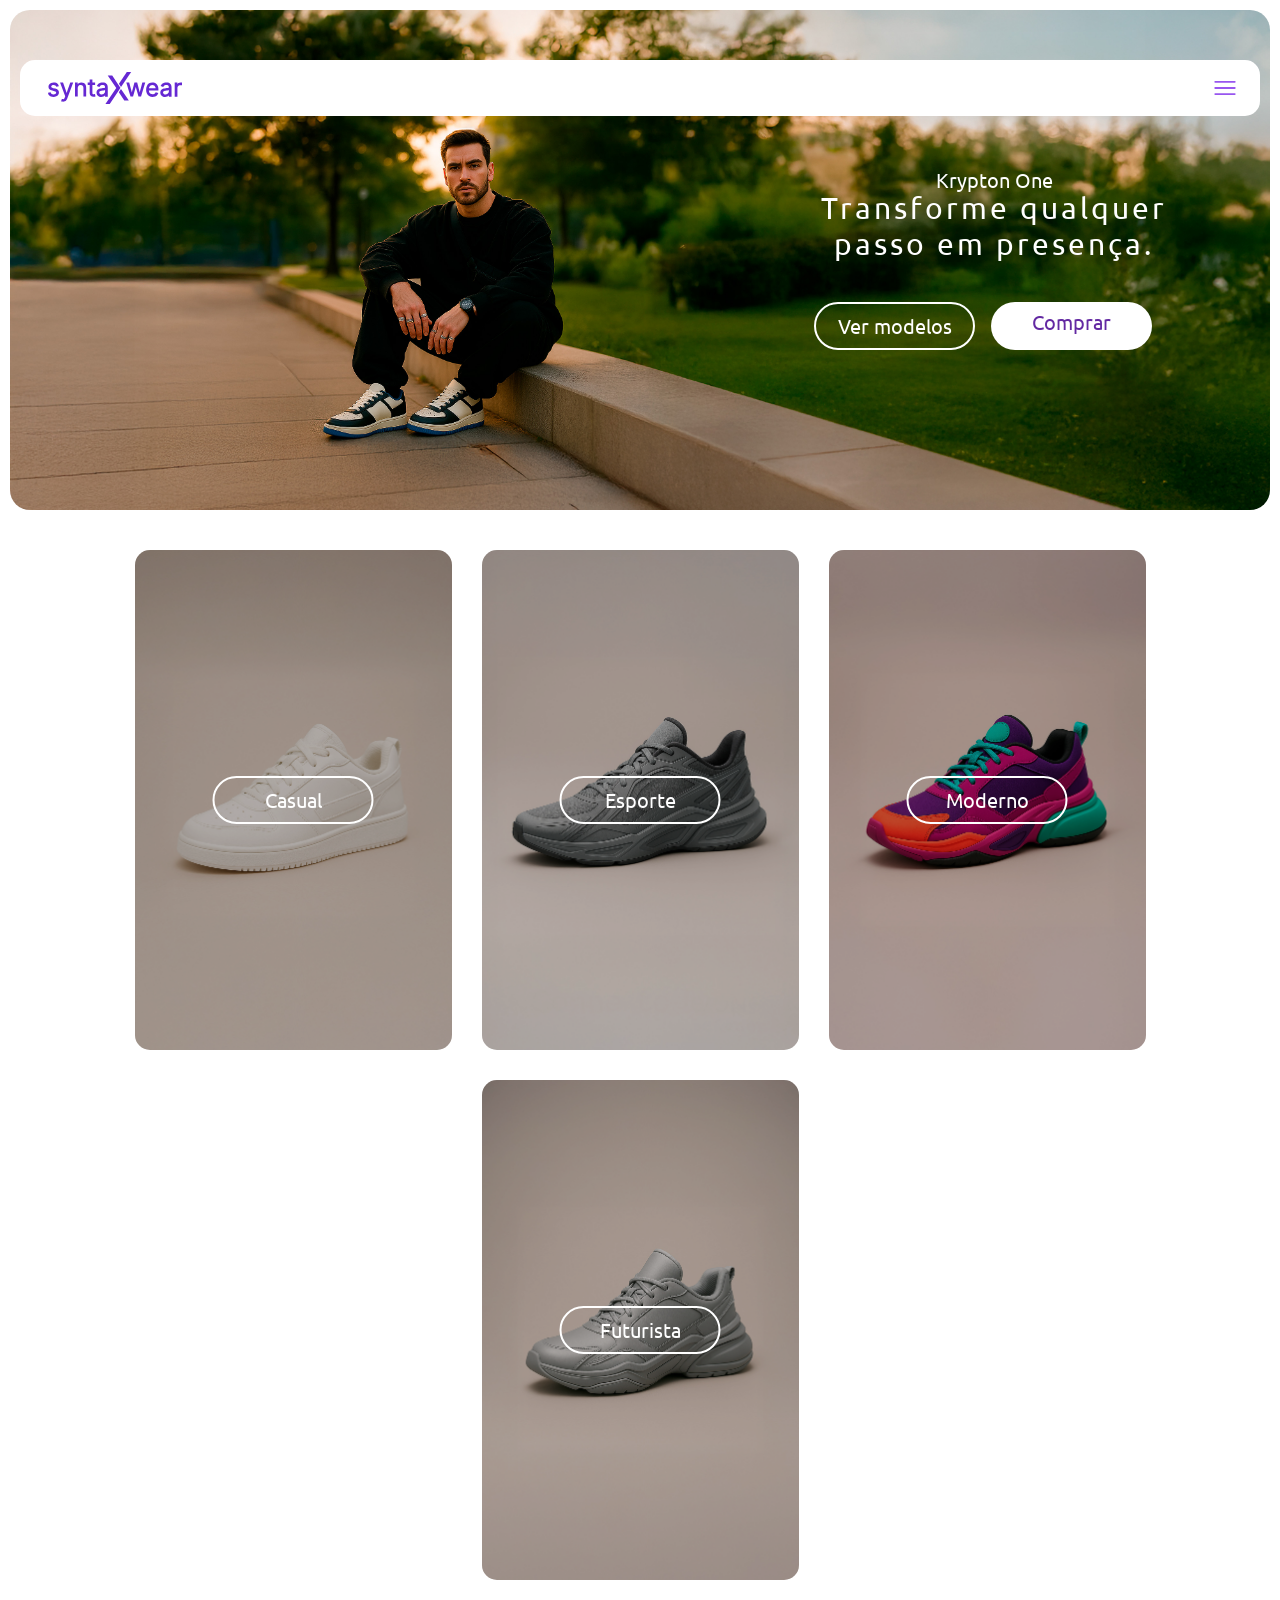
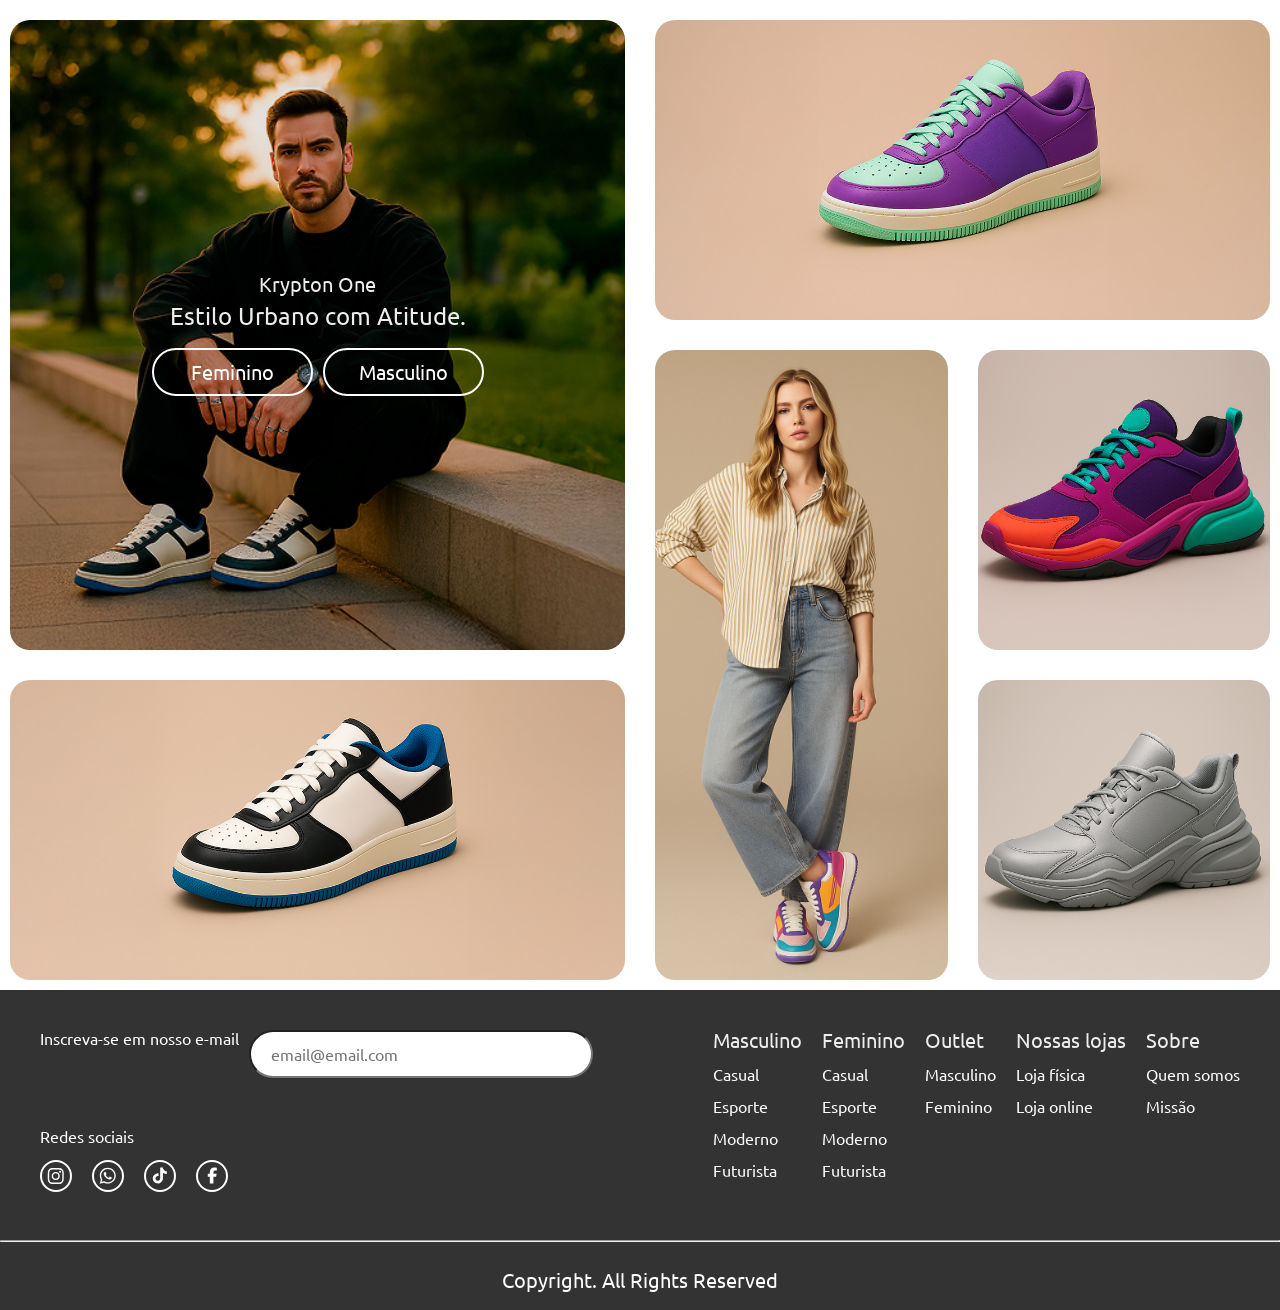
==== commit 0d2908b6: "fix: correção no hero e index" ====
--- a/ecommerce-sapatos/index.html
+++ b/ecommerce-sapatos/index.html
@@ -158,7 +158,7 @@
       </div>
       <nav class="footer-nav" id="footer">
         <ul>
-          <li class="footer-item">
+          <li>
             <strong>Masculino</strong>
             <ul>
               <li><a href="#">Casual</a></li>
@@ -167,7 +167,7 @@
               <li><a href="#">Futurista</a></li>
             </ul>
           </li>
-          <li class="footer-item">
+          <li>
             <strong>Feminino</strong>
             <ul>
               <li><a href="#">Casual</a></li>
@@ -176,21 +176,21 @@
               <li><a href="#">Futurista</a></li>
             </ul>
           </li>
-          <li class="footer-item">
+          <li>
             <strong>Outlet</strong>
             <ul>
               <li><a href="#">Masculino</a></li>
               <li><a href="#">Feminino</a></li>
             </ul>
           </li>
-          <li class="footer-item">
+          <li>
             <strong>Nossas lojas</strong>
             <ul>
               <li><a href="#">Loja física</a></li>
               <li><a href="#">Loja online</a></li>
             </ul>
           </li>
-          <li class="footer-item">
+          <li>
             <strong>Sobre</strong>
             <ul>
               <li><a href="#">Quem somos</a></li>
--- a/ecommerce-sapatos/assets/css/components/base.css
+++ b/ecommerce-sapatos/assets/css/components/base.css
@@ -8,6 +8,12 @@
   padding: 2.5rem 0 2.5rem;
   max-width: 85rem;
   margin: 0 auto;
+}
+
+@media(max-width: 1280px){
+  main{
+    padding: 0.625rem;
+  }
 }
 
 .btn {
@@ -40,8 +46,3 @@
   border-color: #6329a2;
 }
 
-.footer-copy{
-  font-size:1.25rem;
-  text-align: center;
-  padding: 1.25rem 0;
-}
--- a/ecommerce-sapatos/assets/css/components/header.css
+++ b/ecommerce-sapatos/assets/css/components/header.css
@@ -4,7 +4,7 @@
     top: 60px;
     left: 50%;
     transform: translate(-50%);
-    width: calc(100% - 210px);
+    width: 1260px;
     border-radius: 15px;
     z-index:999;
     display: flex;
@@ -45,9 +45,11 @@
 
 .nav-container{
     display: flex;
-    justify-content: space-around;
+    justify-content: space-between;
     width: 100%;
     align-items: center;
+    flex:1;
+    margin-left: 10rem;
 }
 
 .menu-toggle {
--- a/ecommerce-sapatos/assets/css/components/hero.css
+++ b/ecommerce-sapatos/assets/css/components/hero.css
@@ -38,3 +38,30 @@
   font-size: 1.25rem;
   font-weight: 400;
 }
+
+@media(max-width: 768px){
+  .hero-section{
+    height: 660px;
+    background-image: url(../../images/banners/hero-mobile.jpg);
+  }
+  .hero-overlay{
+    padding: 0;
+  }
+  .hero-content .hero-title{
+    font-size: 1.5rem; 
+  }
+
+  .hero-content .hero-subtitle{
+    font-size: 1.25rem;
+  }
+
+  .hero-content{
+    max-width: 330px;
+    margin: 0 auto;
+  }
+
+  .btn{
+    font-size: 1.2rem;
+  }
+
+}
--- a/ecommerce-sapatos/assets/css/components/product-category.css
+++ b/ecommerce-sapatos/assets/css/components/product-category.css
@@ -48,4 +48,11 @@
 .futurista {
     background: url(../../images/products/futurista.jpg) no-repeat center;
     background-size: cover;
+}
+
+@media(max-width: 500px){
+    .category-card{
+        width: 100%;
+    }
+
 }
--- a/ecommerce-sapatos/assets/css/components/product-grid.css
+++ b/ecommerce-sapatos/assets/css/components/product-grid.css
@@ -62,7 +62,7 @@
     font-weight:400;
     margin-bottom: 10px;
 }
-.card-description {
+.card-subtitle {
     color: #ededed;
     font-size: 1.5rem;
     font-weight: 400;
@@ -71,6 +71,33 @@
 
 .cta-group {
     display: flex;
-    gap: 10x;
+    gap: 10px;
 }
 
+@media(max-width: 768px){
+    .grid-section{
+        grid-template-columns: 1fr 1fr;
+        grid-template-rows: repeat(5, auto);
+        grid-template-areas: 
+        "highlight highlight"
+        "sneaker-white sneaker-white"
+        "model sneaker-color"
+        "model sneaker-silver"
+        "sneaker-purple sneaker-purple";
+        max-width: 100%;
+        gap: 0.625rem;
+    }
+
+    .highlight{
+        min-height: 500px;
+    }
+    
+    .model{
+        min-height: 370px;
+    }
+
+    .sneaker-white, .sneaker-purple{
+        min-height: 190px;
+    }
+
+}
--- a/ecommerce-sapatos/assets/css/components/footer.css
+++ b/ecommerce-sapatos/assets/css/components/footer.css
@@ -65,5 +65,32 @@
 
 .footer-social li a:hover img{
    opacity:0.7;
+}
 
+.footer-copy{
+  font-size:1.25rem;
+  text-align: center;
+  padding: 1.25rem 0;
+}
+
+@media(max-width: 1000px){
+    .footer-content{
+        flex-direction: column;
+        gap: 2rem;
+        padding: 2rem 1rem;
+    }
+
+    .footer-nav ul{ 
+        flex-direction: column;
+        gap: 2rem;
+    }
+
+    .footer-social ul{
+        gap: 1rem;
+    }
+   
+    .footer-copy{
+        font-size: 1rem;
+        padding: 1.5rem 0 1.5rem;
+    }
 }
